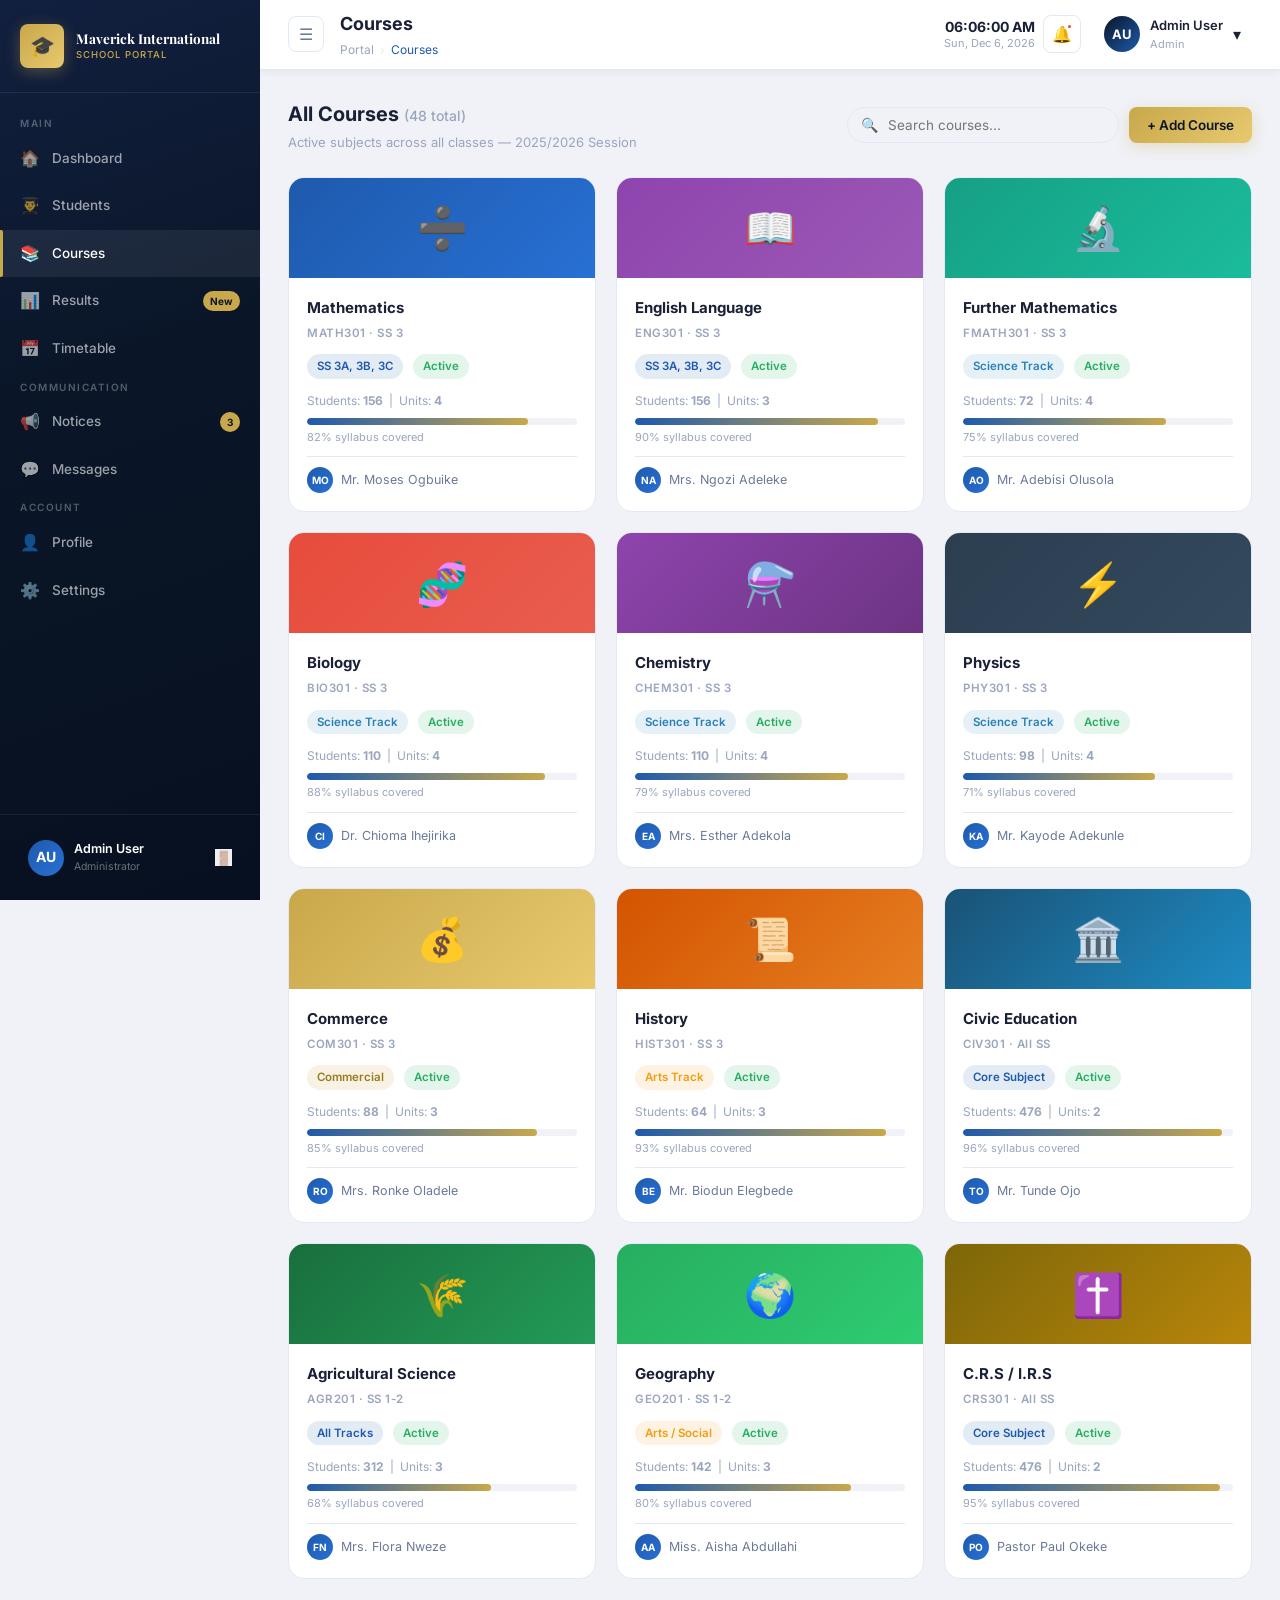
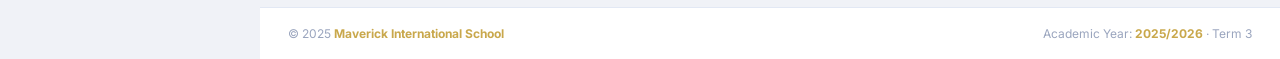
==== courses.html @ 44c92be2 "first commit" ====
<!DOCTYPE html>
<html lang="en">

<head>
    <meta charset="UTF-8" />
    <meta name="viewport" content="width=device-width, initial-scale=1.0" />
    <title>Courses — Maverick International Portal</title>
    <link
        href="https://fonts.googleapis.com/css2?family=Inter:wght@300;400;500;600;700;800&family=Playfair+Display:wght@600;700&display=swap"
        rel="stylesheet" />
    <link rel="stylesheet" href="css/style.css" />
    <style>
        .course-grid {
            display: grid;
            grid-template-columns: repeat(auto-fill, minmax(280px, 1fr));
            gap: 20px;
        }

        .course-card {
            background: var(--bg-card);
            border: 1px solid var(--border);
            border-radius: var(--radius-lg);
            overflow: hidden;
            transition: var(--transition);
            cursor: pointer;
        }

        .course-card:hover {
            transform: translateY(-4px);
            box-shadow: var(--shadow-lg);
        }

        .course-header {
            height: 100px;
            display: flex;
            align-items: center;
            justify-content: center;
            font-size: 42px;
            position: relative;
        }

        .course-header::after {
            content: '';
            position: absolute;
            inset: 0;
            opacity: 0.12;
        }

        .course-body {
            padding: 18px;
        }

        .course-name {
            font-size: 15px;
            font-weight: 700;
            color: var(--text-primary);
            margin-bottom: 4px;
        }

        .course-code {
            font-size: 11.5px;
            color: var(--text-muted);
            font-weight: 600;
            letter-spacing: 0.5px;
        }

        .course-meta {
            display: flex;
            gap: 10px;
            flex-wrap: wrap;
            margin: 12px 0;
        }

        .course-teacher {
            display: flex;
            align-items: center;
            gap: 8px;
            font-size: 12.5px;
            color: var(--text-secondary);
            margin-top: 10px;
            padding-top: 10px;
            border-top: 1px solid var(--border);
        }

        .course-teacher .t-avatar {
            width: 26px;
            height: 26px;
            border-radius: 50%;
            font-size: 10px;
            font-weight: 700;
            color: #fff;
            background: linear-gradient(135deg, var(--accent), var(--accent-light));
            display: flex;
            align-items: center;
            justify-content: center;
            flex-shrink: 0;
        }

        .cc-math {
            background: linear-gradient(135deg, #1e5aad, #2870d4);
        }

        .cc-english {
            background: linear-gradient(135deg, #8e44ad, #9b59b6);
        }

        .cc-science {
            background: linear-gradient(135deg, #16a085, #1abc9c);
        }

        .cc-history {
            background: linear-gradient(135deg, #d35400, #e67e22);
        }

        .cc-geo {
            background: linear-gradient(135deg, #27ae60, #2ecc71);
        }

        .cc-commerce {
            background: linear-gradient(135deg, #c9a84c, #e8c96d);
        }

        .cc-bio {
            background: linear-gradient(135deg, #e74c3c, #e95d4e);
        }

        .cc-phy {
            background: linear-gradient(135deg, #2c3e50, #34495e);
        }

        .cc-chem {
            background: linear-gradient(135deg, #8e44ad, #6c3483);
        }

        .cc-civic {
            background: linear-gradient(135deg, #1a5276, #1e8bc3);
        }

        .cc-crs {
            background: linear-gradient(135deg, #7d6608, #b8860b);
        }

        .cc-agric {
            background: linear-gradient(135deg, #196f3d, #239b56);
        }

        @media (max-width: 768px) {
            .course-grid {
                grid-template-columns: 1fr;
            }
        }
    </style>
</head>

<body>
    <div class="portal-shell">
        <aside class="sidebar" id="sidebar">
            <div class="sidebar-brand">
                <div class="brand-icon">🎓</div>
                <div class="brand-text"><span class="brand-name">Maverick International</span><span
                        class="brand-tagline">School Portal</span></div>
            </div>
            <nav class="sidebar-nav">
                <span class="nav-section-label">Main</span>
                <ul>
                    <li class="nav-item"><a href="dashboard.html" class="nav-link"><span class="nav-icon">🏠</span>
                            Dashboard</a></li>
                    <li class="nav-item"><a href="students.html" class="nav-link"><span class="nav-icon">👨‍🎓</span>
                            Students</a></li>
                    <li class="nav-item"><a href="courses.html" class="nav-link active"><span class="nav-icon">📚</span>
                            Courses</a></li>
                    <li class="nav-item"><a href="results.html" class="nav-link"><span class="nav-icon">📊</span>
                            Results <span class="nav-badge">New</span></a></li>
                    <li class="nav-item"><a href="timetable.html" class="nav-link"><span class="nav-icon">📅</span>
                            Timetable</a></li>
                </ul>
                <span class="nav-section-label">Communication</span>
                <ul>
                    <li class="nav-item"><a href="notices.html" class="nav-link"><span class="nav-icon">📢</span>
                            Notices <span class="nav-badge">3</span></a></li>
                    <li class="nav-item"><a href="#" class="nav-link"><span class="nav-icon">💬</span> Messages</a></li>
                </ul>
                <span class="nav-section-label">Account</span>
                <ul>
                    <li class="nav-item"><a href="profile.html" class="nav-link"><span class="nav-icon">👤</span>
                            Profile</a></li>
                    <li class="nav-item"><a href="#" class="nav-link"><span class="nav-icon">⚙️</span> Settings</a></li>
                </ul>
            </nav>
            <div class="sidebar-footer">
                <div class="sidebar-user">
                    <div class="user-avatar-sm" data-user-initials>EO</div>
                    <div class="user-info-sm">
                        <div class="user-name-sm" data-user-name>Admin</div>
                        <div class="user-role-sm" data-user-role>Administrator</div>
                    </div><button class="logout-btn" onclick="Portal.logout()">🚪</button>
                </div>
            </div>
        </aside>
        <div class="sidebar-overlay" id="sidebarOverlay"></div>

        <div class="main-content">
            <header class="top-header">
                <div class="header-left">
                    <button class="menu-toggle" id="menuToggle">☰</button>
                    <div class="page-title-area">
                        <h1>Courses</h1>
                        <div class="breadcrumb"><span>Portal</span><span class="sep">›</span><span>Courses</span></div>
                    </div>
                </div>
                <div class="header-right">
                    <div class="header-time"><span class="time" id="liveTime">--:--</span><span class="date"
                            id="liveDate"></span></div>
                    <button class="header-action-btn">🔔<span class="notif-dot"></span></button>
                    <div class="header-user" data-dropdown="userMenuCou">
                        <div class="user-avatar" data-user-initials>EO</div>
                        <div class="user-details"><span class="user-name" data-user-name>Admin</span><span
                                class="user-role">Admin</span></div><span>▾</span>
                    </div>
                    <div class="dropdown-menu" id="userMenuCou"><a href="profile.html" class="dropdown-item">👤
                            Profile</a>
                        <div class="dropdown-divider"></div><button class="dropdown-item danger"
                            onclick="Portal.logout()">🚪 Logout</button>
                    </div>
                </div>
            </header>

            <main class="page-content">
                <!-- Toolbar -->
                <div
                    style="display:flex; align-items:center; justify-content:space-between; gap:16px; margin-bottom:24px; flex-wrap:wrap;">
                    <div>
                        <h2 style="font-size:20px; font-weight:700;">All Courses <span
                                style="font-size:14px; color:var(--text-muted); font-weight:500;">(48 total)</span></h2>
                        <p style="font-size:13px; color:var(--text-muted); margin-top:2px;">Active subjects across all
                            classes — 2025/2026 Session</p>
                    </div>
                    <div style="display:flex; gap:10px;">
                        <div class="search-bar">
                            <span class="search-icon">🔍</span>
                            <input type="text" placeholder="Search courses..." />
                        </div>
                        <button class="btn btn-gold">+ Add Course</button>
                    </div>
                </div>

                <!-- Cards -->
                <div class="course-grid animate-fadeInUp">

                    <div class="course-card">
                        <div class="course-header cc-math">➗</div>
                        <div class="course-body">
                            <div class="course-name">Mathematics</div>
                            <div class="course-code">MATH301 · SS 3</div>
                            <div class="course-meta">
                                <span class="badge badge-primary">SS 3A, 3B, 3C</span>
                                <span class="badge badge-success">Active</span>
                            </div>
                            <div style="font-size:12px; color:var(--text-muted); margin-bottom:8px;">Students:
                                <strong>156</strong> &nbsp;|&nbsp; Units: <strong>4</strong></div>
                            <div class="progress-bar-wrap">
                                <div class="progress-bar-fill" style="width:82%"></div>
                            </div>
                            <div style="font-size:11px; color:var(--text-muted); margin-top:4px;">82% syllabus covered
                            </div>
                            <div class="course-teacher">
                                <div class="t-avatar">MO</div> Mr. Moses Ogbuike
                            </div>
                        </div>
                    </div>

                    <div class="course-card">
                        <div class="course-header cc-english">📖</div>
                        <div class="course-body">
                            <div class="course-name">English Language</div>
                            <div class="course-code">ENG301 · SS 3</div>
                            <div class="course-meta">
                                <span class="badge badge-primary">SS 3A, 3B, 3C</span>
                                <span class="badge badge-success">Active</span>
                            </div>
                            <div style="font-size:12px; color:var(--text-muted); margin-bottom:8px;">Students:
                                <strong>156</strong> &nbsp;|&nbsp; Units: <strong>3</strong></div>
                            <div class="progress-bar-wrap">
                                <div class="progress-bar-fill" style="width:90%"></div>
                            </div>
                            <div style="font-size:11px; color:var(--text-muted); margin-top:4px;">90% syllabus covered
                            </div>
                            <div class="course-teacher">
                                <div class="t-avatar">NA</div> Mrs. Ngozi Adeleke
                            </div>
                        </div>
                    </div>

                    <div class="course-card">
                        <div class="course-header cc-science">🔬</div>
                        <div class="course-body">
                            <div class="course-name">Further Mathematics</div>
                            <div class="course-code">FMATH301 · SS 3</div>
                            <div class="course-meta">
                                <span class="badge badge-info">Science Track</span>
                                <span class="badge badge-success">Active</span>
                            </div>
                            <div style="font-size:12px; color:var(--text-muted); margin-bottom:8px;">Students:
                                <strong>72</strong> &nbsp;|&nbsp; Units: <strong>4</strong></div>
                            <div class="progress-bar-wrap">
                                <div class="progress-bar-fill" style="width:75%"></div>
                            </div>
                            <div style="font-size:11px; color:var(--text-muted); margin-top:4px;">75% syllabus covered
                            </div>
                            <div class="course-teacher">
                                <div class="t-avatar">AO</div> Mr. Adebisi Olusola
                            </div>
                        </div>
                    </div>

                    <div class="course-card">
                        <div class="course-header cc-bio">🧬</div>
                        <div class="course-body">
                            <div class="course-name">Biology</div>
                            <div class="course-code">BIO301 · SS 3</div>
                            <div class="course-meta">
                                <span class="badge badge-info">Science Track</span>
                                <span class="badge badge-success">Active</span>
                            </div>
                            <div style="font-size:12px; color:var(--text-muted); margin-bottom:8px;">Students:
                                <strong>110</strong> &nbsp;|&nbsp; Units: <strong>4</strong></div>
                            <div class="progress-bar-wrap">
                                <div class="progress-bar-fill" style="width:88%"></div>
                            </div>
                            <div style="font-size:11px; color:var(--text-muted); margin-top:4px;">88% syllabus covered
                            </div>
                            <div class="course-teacher">
                                <div class="t-avatar">CI</div> Dr. Chioma Ihejirika
                            </div>
                        </div>
                    </div>

                    <div class="course-card">
                        <div class="course-header cc-chem">⚗️</div>
                        <div class="course-body">
                            <div class="course-name">Chemistry</div>
                            <div class="course-code">CHEM301 · SS 3</div>
                            <div class="course-meta">
                                <span class="badge badge-info">Science Track</span>
                                <span class="badge badge-success">Active</span>
                            </div>
                            <div style="font-size:12px; color:var(--text-muted); margin-bottom:8px;">Students:
                                <strong>110</strong> &nbsp;|&nbsp; Units: <strong>4</strong></div>
                            <div class="progress-bar-wrap">
                                <div class="progress-bar-fill" style="width:79%"></div>
                            </div>
                            <div style="font-size:11px; color:var(--text-muted); margin-top:4px;">79% syllabus covered
                            </div>
                            <div class="course-teacher">
                                <div class="t-avatar">EA</div> Mrs. Esther Adekola
                            </div>
                        </div>
                    </div>

                    <div class="course-card">
                        <div class="course-header cc-phy">⚡</div>
                        <div class="course-body">
                            <div class="course-name">Physics</div>
                            <div class="course-code">PHY301 · SS 3</div>
                            <div class="course-meta">
                                <span class="badge badge-info">Science Track</span>
                                <span class="badge badge-success">Active</span>
                            </div>
                            <div style="font-size:12px; color:var(--text-muted); margin-bottom:8px;">Students:
                                <strong>98</strong> &nbsp;|&nbsp; Units: <strong>4</strong></div>
                            <div class="progress-bar-wrap">
                                <div class="progress-bar-fill" style="width:71%"></div>
                            </div>
                            <div style="font-size:11px; color:var(--text-muted); margin-top:4px;">71% syllabus covered
                            </div>
                            <div class="course-teacher">
                                <div class="t-avatar">KA</div> Mr. Kayode Adekunle
                            </div>
                        </div>
                    </div>

                    <div class="course-card">
                        <div class="course-header cc-commerce">💰</div>
                        <div class="course-body">
                            <div class="course-name">Commerce</div>
                            <div class="course-code">COM301 · SS 3</div>
                            <div class="course-meta">
                                <span class="badge badge-gold">Commercial</span>
                                <span class="badge badge-success">Active</span>
                            </div>
                            <div style="font-size:12px; color:var(--text-muted); margin-bottom:8px;">Students:
                                <strong>88</strong> &nbsp;|&nbsp; Units: <strong>3</strong></div>
                            <div class="progress-bar-wrap">
                                <div class="progress-bar-fill" style="width:85%"></div>
                            </div>
                            <div style="font-size:11px; color:var(--text-muted); margin-top:4px;">85% syllabus covered
                            </div>
                            <div class="course-teacher">
                                <div class="t-avatar">RO</div> Mrs. Ronke Oladele
                            </div>
                        </div>
                    </div>

                    <div class="course-card">
                        <div class="course-header cc-history">📜</div>
                        <div class="course-body">
                            <div class="course-name">History</div>
                            <div class="course-code">HIST301 · SS 3</div>
                            <div class="course-meta">
                                <span class="badge badge-warning">Arts Track</span>
                                <span class="badge badge-success">Active</span>
                            </div>
                            <div style="font-size:12px; color:var(--text-muted); margin-bottom:8px;">Students:
                                <strong>64</strong> &nbsp;|&nbsp; Units: <strong>3</strong></div>
                            <div class="progress-bar-wrap">
                                <div class="progress-bar-fill" style="width:93%"></div>
                            </div>
                            <div style="font-size:11px; color:var(--text-muted); margin-top:4px;">93% syllabus covered
                            </div>
                            <div class="course-teacher">
                                <div class="t-avatar">BE</div> Mr. Biodun Elegbede
                            </div>
                        </div>
                    </div>

                    <div class="course-card">
                        <div class="course-header cc-civic">🏛️</div>
                        <div class="course-body">
                            <div class="course-name">Civic Education</div>
                            <div class="course-code">CIV301 · All SS</div>
                            <div class="course-meta">
                                <span class="badge badge-primary">Core Subject</span>
                                <span class="badge badge-success">Active</span>
                            </div>
                            <div style="font-size:12px; color:var(--text-muted); margin-bottom:8px;">Students:
                                <strong>476</strong> &nbsp;|&nbsp; Units: <strong>2</strong></div>
                            <div class="progress-bar-wrap">
                                <div class="progress-bar-fill" style="width:96%"></div>
                            </div>
                            <div style="font-size:11px; color:var(--text-muted); margin-top:4px;">96% syllabus covered
                            </div>
                            <div class="course-teacher">
                                <div class="t-avatar">TO</div> Mr. Tunde Ojo
                            </div>
                        </div>
                    </div>

                    <div class="course-card">
                        <div class="course-header cc-agric">🌾</div>
                        <div class="course-body">
                            <div class="course-name">Agricultural Science</div>
                            <div class="course-code">AGR201 · SS 1-2</div>
                            <div class="course-meta">
                                <span class="badge badge-primary">All Tracks</span>
                                <span class="badge badge-success">Active</span>
                            </div>
                            <div style="font-size:12px; color:var(--text-muted); margin-bottom:8px;">Students:
                                <strong>312</strong> &nbsp;|&nbsp; Units: <strong>3</strong></div>
                            <div class="progress-bar-wrap">
                                <div class="progress-bar-fill" style="width:68%"></div>
                            </div>
                            <div style="font-size:11px; color:var(--text-muted); margin-top:4px;">68% syllabus covered
                            </div>
                            <div class="course-teacher">
                                <div class="t-avatar">FN</div> Mrs. Flora Nweze
                            </div>
                        </div>
                    </div>

                    <div class="course-card">
                        <div class="course-header cc-geo">🌍</div>
                        <div class="course-body">
                            <div class="course-name">Geography</div>
                            <div class="course-code">GEO201 · SS 1-2</div>
                            <div class="course-meta">
                                <span class="badge badge-warning">Arts / Social</span>
                                <span class="badge badge-success">Active</span>
                            </div>
                            <div style="font-size:12px; color:var(--text-muted); margin-bottom:8px;">Students:
                                <strong>142</strong> &nbsp;|&nbsp; Units: <strong>3</strong></div>
                            <div class="progress-bar-wrap">
                                <div class="progress-bar-fill" style="width:80%"></div>
                            </div>
                            <div style="font-size:11px; color:var(--text-muted); margin-top:4px;">80% syllabus covered
                            </div>
                            <div class="course-teacher">
                                <div class="t-avatar">AA</div> Miss. Aisha Abdullahi
                            </div>
                        </div>
                    </div>

                    <div class="course-card">
                        <div class="course-header cc-crs">✝️</div>
                        <div class="course-body">
                            <div class="course-name">C.R.S / I.R.S</div>
                            <div class="course-code">CRS301 · All SS</div>
                            <div class="course-meta">
                                <span class="badge badge-primary">Core Subject</span>
                                <span class="badge badge-success">Active</span>
                            </div>
                            <div style="font-size:12px; color:var(--text-muted); margin-bottom:8px;">Students:
                                <strong>476</strong> &nbsp;|&nbsp; Units: <strong>2</strong></div>
                            <div class="progress-bar-wrap">
                                <div class="progress-bar-fill" style="width:95%"></div>
                            </div>
                            <div style="font-size:11px; color:var(--text-muted); margin-top:4px;">95% syllabus covered
                            </div>
                            <div class="course-teacher">
                                <div class="t-avatar">PO</div> Pastor Paul Okeke
                            </div>
                        </div>
                    </div>

                </div>
            </main>
            <footer class="page-footer">
                <span>© 2025 <strong>Maverick International School</strong></span>
                <span>Academic Year: <strong>2025/2026</strong> · Term 3</span>
            </footer>
        </div>
    </div>
    <script src="js/main.js"></script>
</body>

</html>
---- css/style.css ----
/* ============================================
   MAVERICK INTERNATIONAL SCHOOL PORTAL
   Global Styles
   ============================================ */

@import url('https://fonts.googleapis.com/css2?family=Inter:wght@300;400;500;600;700;800&family=Playfair+Display:wght@600;700&display=swap');

/* ---- CSS Variables ---- */
:root {
  --primary: #0a1628;
  --primary-light: #122040;
  --secondary: #c9a84c;
  --secondary-light: #e8c96d;
  --accent: #1e5aad;
  --accent-light: #2870d4;
  --danger: #e74c3c;
  --success: #27ae60;
  --warning: #f39c12;
  --info: #2980b9;

  --bg-base: #f0f2f7;
  --bg-sidebar: #0a1628;
  --bg-card: #ffffff;
  --bg-header: #ffffff;

  --text-primary: #1a2035;
  --text-secondary: #6b7a99;
  --text-muted: #9aa5be;
  --text-light: #ffffff;

  --border: #e2e8f4;
  --border-hover: #c9a84c;

  --shadow-sm: 0 2px 8px rgba(10, 22, 40, 0.06);
  --shadow-md: 0 4px 20px rgba(10, 22, 40, 0.1);
  --shadow-lg: 0 8px 40px rgba(10, 22, 40, 0.15);
  --shadow-xl: 0 20px 60px rgba(10, 22, 40, 0.2);

  --radius-sm: 8px;
  --radius-md: 12px;
  --radius-lg: 16px;
  --radius-xl: 24px;
  --radius-full: 9999px;

  --sidebar-width: 260px;
  --header-height: 70px;
  --transition: all 0.3s cubic-bezier(0.4, 0, 0.2, 1);
}

/* ---- Reset & Base ---- */
*, *::before, *::after {
  box-sizing: border-box;
  margin: 0;
  padding: 0;
}

html {
  font-size: 16px;
  scroll-behavior: smooth;
}

body {
  font-family: 'Inter', sans-serif;
  background-color: var(--bg-base);
  color: var(--text-primary);
  line-height: 1.6;
  overflow-x: hidden;
  -webkit-font-smoothing: antialiased;
}

a {
  text-decoration: none;
  color: inherit;
}

ul {
  list-style: none;
}

img {
  max-width: 100%;
  display: block;
}

button {
  cursor: pointer;
  font-family: inherit;
  border: none;
  outline: none;
}

input, select, textarea {
  font-family: inherit;
  outline: none;
}

/* ---- Scrollbar ---- */
::-webkit-scrollbar { width: 6px; height: 6px; }
::-webkit-scrollbar-track { background: transparent; }
::-webkit-scrollbar-thumb { background: var(--border); border-radius: 99px; }
::-webkit-scrollbar-thumb:hover { background: var(--secondary); }

/* ============================================
   LAYOUT SHELL
   ============================================ */
.portal-shell {
  display: flex;
  min-height: 100vh;
}

/* ============================================
   SIDEBAR
   ============================================ */
.sidebar {
  width: var(--sidebar-width);
  background: var(--bg-sidebar);
  color: var(--text-light);
  display: flex;
  flex-direction: column;
  position: fixed;
  top: 0;
  left: 0;
  height: 100vh;
  z-index: 1000;
  transition: var(--transition);
  overflow: hidden;
}

.sidebar::before {
  content: '';
  position: absolute;
  top: 0; left: 0; right: 0; bottom: 0;
  background: linear-gradient(160deg, #122040 0%, #0a1628 40%, #071020 100%);
  z-index: -1;
}

.sidebar-brand {
  padding: 24px 20px;
  display: flex;
  align-items: center;
  gap: 12px;
  border-bottom: 1px solid rgba(255,255,255,0.07);
  min-height: var(--header-height);
}

.brand-icon {
  width: 44px;
  height: 44px;
  background: linear-gradient(135deg, var(--secondary), var(--secondary-light));
  border-radius: var(--radius-sm);
  display: flex;
  align-items: center;
  justify-content: center;
  font-size: 20px;
  flex-shrink: 0;
  box-shadow: 0 4px 15px rgba(201, 168, 76, 0.35);
}

.brand-text {
  display: flex;
  flex-direction: column;
  overflow: hidden;
}

.brand-name {
  font-family: 'Playfair Display', serif;
  font-size: 13.5px;
  font-weight: 700;
  color: #fff;
  line-height: 1.2;
  white-space: nowrap;
}

.brand-tagline {
  font-size: 9.5px;
  color: var(--secondary);
  font-weight: 500;
  letter-spacing: 1px;
  text-transform: uppercase;
  white-space: nowrap;
}

/* ---- Sidebar Navigation ---- */
.sidebar-nav {
  flex: 1;
  padding: 16px 0;
  overflow-y: auto;
}

.nav-section-label {
  font-size: 10px;
  font-weight: 600;
  letter-spacing: 1.5px;
  text-transform: uppercase;
  color: rgba(255,255,255,0.3);
  padding: 12px 20px 6px;
  margin-top: 8px;
}

.nav-item {
  position: relative;
}

.nav-link {
  display: flex;
  align-items: center;
  gap: 12px;
  padding: 11px 20px;
  color: rgba(255,255,255,0.6);
  font-size: 13.5px;
  font-weight: 500;
  transition: var(--transition);
  border-radius: 0;
  position: relative;
  overflow: hidden;
}

.nav-link::before {
  content: '';
  position: absolute;
  left: 0; top: 0; bottom: 0;
  width: 3px;
  background: var(--secondary);
  transform: scaleY(0);
  transition: var(--transition);
  border-radius: 0 2px 2px 0;
}

.nav-link:hover,
.nav-link.active {
  color: #fff;
  background: rgba(255,255,255,0.07);
}

.nav-link:hover::before,
.nav-link.active::before {
  transform: scaleY(1);
}

.nav-link .nav-icon {
  width: 20px;
  font-size: 16px;
  text-align: center;
  flex-shrink: 0;
}

.nav-badge {
  margin-left: auto;
  background: var(--secondary);
  color: var(--primary);
  font-size: 10px;
  font-weight: 700;
  padding: 2px 7px;
  border-radius: var(--radius-full);
}

/* ---- Sidebar Footer ---- */
.sidebar-footer {
  padding: 16px 20px;
  border-top: 1px solid rgba(255,255,255,0.07);
}

.sidebar-user {
  display: flex;
  align-items: center;
  gap: 10px;
  padding: 8px;
  border-radius: var(--radius-md);
  transition: var(--transition);
  cursor: pointer;
}

.sidebar-user:hover {
  background: rgba(255,255,255,0.07);
}

.user-avatar-sm {
  width: 36px;
  height: 36px;
  border-radius: var(--radius-full);
  background: linear-gradient(135deg, var(--accent), var(--accent-light));
  display: flex;
  align-items: center;
  justify-content: center;
  font-size: 14px;
  font-weight: 700;
  color: #fff;
  flex-shrink: 0;
}

.user-info-sm {
  flex: 1;
  overflow: hidden;
}

.user-name-sm {
  font-size: 12.5px;
  font-weight: 600;
  color: #fff;
  white-space: nowrap;
  overflow: hidden;
  text-overflow: ellipsis;
}

.user-role-sm {
  font-size: 10.5px;
  color: rgba(255,255,255,0.4);
  white-space: nowrap;
}

.logout-btn {
  color: rgba(255,255,255,0.4);
  font-size: 14px;
  transition: var(--transition);
}

.logout-btn:hover { color: var(--danger); }

/* ============================================
   MAIN CONTENT AREA
   ============================================ */
.main-content {
  flex: 1;
  margin-left: var(--sidebar-width);
  display: flex;
  flex-direction: column;
  min-height: 100vh;
  transition: var(--transition);
}

/* ============================================
   TOP HEADER
   ============================================ */
.top-header {
  background: var(--bg-header);
  height: var(--header-height);
  display: flex;
  align-items: center;
  justify-content: space-between;
  padding: 0 28px;
  border-bottom: 1px solid var(--border);
  position: sticky;
  top: 0;
  z-index: 100;
  box-shadow: var(--shadow-sm);
}

.header-left {
  display: flex;
  align-items: center;
  gap: 16px;
}

.menu-toggle {
  width: 36px;
  height: 36px;
  border-radius: var(--radius-sm);
  background: transparent;
  border: 1px solid var(--border);
  display: flex;
  align-items: center;
  justify-content: center;
  cursor: pointer;
  transition: var(--transition);
  font-size: 16px;
  color: var(--text-secondary);
}

.menu-toggle:hover {
  background: var(--bg-base);
  border-color: var(--secondary);
  color: var(--primary);
}

.page-title-area h1 {
  font-size: 18px;
  font-weight: 700;
  color: var(--text-primary);
}

.breadcrumb {
  display: flex;
  align-items: center;
  gap: 6px;
  font-size: 12px;
  color: var(--text-muted);
  margin-top: 1px;
}

.breadcrumb span { transition: var(--transition); }
.breadcrumb span:last-child { color: var(--accent); }
.breadcrumb .sep { color: var(--border); }

.header-right {
  display: flex;
  align-items: center;
  gap: 8px;
}

.header-action-btn {
  width: 38px;
  height: 38px;
  border-radius: var(--radius-sm);
  background: transparent;
  border: 1px solid var(--border);
  display: flex;
  align-items: center;
  justify-content: center;
  cursor: pointer;
  transition: var(--transition);
  font-size: 16px;
  color: var(--text-secondary);
  position: relative;
}

.header-action-btn:hover {
  background: var(--bg-base);
  border-color: var(--secondary);
  color: var(--primary);
}

.notif-dot {
  position: absolute;
  top: 7px; right: 7px;
  width: 7px; height: 7px;
  border-radius: 50%;
  background: var(--danger);
  border: 2px solid var(--bg-header);
}

.header-user {
  display: flex;
  align-items: center;
  gap: 10px;
  padding: 6px 10px;
  border-radius: var(--radius-md);
  cursor: pointer;
  transition: var(--transition);
  border: 1px solid transparent;
  margin-left: 4px;
}

.header-user:hover {
  background: var(--bg-base);
  border-color: var(--border);
}

.user-avatar {
  width: 36px;
  height: 36px;
  border-radius: var(--radius-full);
  background: linear-gradient(135deg, var(--primary), var(--accent));
  display: flex;
  align-items: center;
  justify-content: center;
  font-size: 13px;
  font-weight: 700;
  color: #fff;
}

.user-details {
  display: flex;
  flex-direction: column;
}

.user-name {
  font-size: 13px;
  font-weight: 600;
  color: var(--text-primary);
}

.user-role {
  font-size: 11px;
  color: var(--text-muted);
}

/* ============================================
   PAGE CONTENT WRAPPER
   ============================================ */
.page-content {
  flex: 1;
  padding: 28px;
  overflow-y: auto;
}

/* ============================================
   CARDS
   ============================================ */
.card {
  background: var(--bg-card);
  border-radius: var(--radius-lg);
  border: 1px solid var(--border);
  box-shadow: var(--shadow-sm);
  overflow: hidden;
  transition: var(--transition);
}

.card:hover {
  box-shadow: var(--shadow-md);
}

.card-header {
  display: flex;
  align-items: center;
  justify-content: space-between;
  padding: 20px 24px;
  border-bottom: 1px solid var(--border);
}

.card-title {
  font-size: 15px;
  font-weight: 700;
  color: var(--text-primary);
}

.card-subtitle {
  font-size: 12px;
  color: var(--text-muted);
  margin-top: 2px;
}

.card-body {
  padding: 24px;
}

/* ============================================
   STAT CARDS
   ============================================ */
.stats-grid {
  display: grid;
  grid-template-columns: repeat(auto-fit, minmax(220px, 1fr));
  gap: 20px;
  margin-bottom: 28px;
}

.stat-card {
  background: var(--bg-card);
  border-radius: var(--radius-lg);
  padding: 22px;
  border: 1px solid var(--border);
  display: flex;
  align-items: flex-start;
  gap: 16px;
  transition: var(--transition);
  position: relative;
  overflow: hidden;
  box-shadow: var(--shadow-sm);
}

.stat-card::after {
  content: '';
  position: absolute;
  bottom: 0; left: 0; right: 0;
  height: 3px;
  background: var(--stat-color, var(--accent));
  transform: scaleX(0);
  transform-origin: left;
  transition: var(--transition);
}

.stat-card:hover::after { transform: scaleX(1); }
.stat-card:hover { box-shadow: var(--shadow-md); transform: translateY(-2px); }

.stat-icon {
  width: 52px;
  height: 52px;
  border-radius: var(--radius-md);
  background: var(--stat-bg, rgba(30, 90, 173, 0.1));
  display: flex;
  align-items: center;
  justify-content: center;
  font-size: 22px;
  flex-shrink: 0;
  transition: var(--transition);
}

.stat-card:hover .stat-icon {
  background: var(--stat-color, var(--accent));
}

.stat-card:hover .stat-icon .stat-emoji {
  filter: brightness(0) invert(1);
}

.stat-info { flex: 1; }

.stat-value {
  font-size: 28px;
  font-weight: 800;
  color: var(--text-primary);
  line-height: 1;
  margin-bottom: 4px;
}

.stat-label {
  font-size: 12.5px;
  color: var(--text-secondary);
  font-weight: 500;
}

.stat-change {
  display: inline-flex;
  align-items: center;
  gap: 3px;
  font-size: 11px;
  font-weight: 600;
  margin-top: 6px;
  padding: 2px 8px;
  border-radius: var(--radius-full);
}

.stat-change.up { color: var(--success); background: rgba(39, 174, 96, 0.1); }
.stat-change.down { color: var(--danger); background: rgba(231, 76, 60, 0.1); }

/* ============================================
   BUTTONS
   ============================================ */
.btn {
  display: inline-flex;
  align-items: center;
  gap: 8px;
  padding: 9px 18px;
  border-radius: var(--radius-sm);
  font-size: 13.5px;
  font-weight: 600;
  transition: var(--transition);
  cursor: pointer;
  border: none;
  white-space: nowrap;
}

.btn-primary {
  background: linear-gradient(135deg, var(--primary), var(--accent));
  color: #fff;
  box-shadow: 0 4px 15px rgba(10, 22, 40, 0.3);
}

.btn-primary:hover {
  transform: translateY(-1px);
  box-shadow: 0 6px 20px rgba(10, 22, 40, 0.4);
}

.btn-gold {
  background: linear-gradient(135deg, var(--secondary), var(--secondary-light));
  color: var(--primary);
  box-shadow: 0 4px 15px rgba(201, 168, 76, 0.3);
}

.btn-gold:hover {
  transform: translateY(-1px);
  box-shadow: 0 6px 20px rgba(201, 168, 76, 0.4);
}

.btn-outline {
  background: transparent;
  color: var(--text-primary);
  border: 1px solid var(--border);
}

.btn-outline:hover {
  background: var(--bg-base);
  border-color: var(--secondary);
}

.btn-danger {
  background: var(--danger);
  color: #fff;
}

.btn-success {
  background: var(--success);
  color: #fff;
}

.btn-sm {
  padding: 6px 13px;
  font-size: 12.5px;
}

.btn-lg {
  padding: 13px 28px;
  font-size: 15px;
}

.btn-icon {
  width: 34px;
  height: 34px;
  padding: 0;
  border-radius: var(--radius-sm);
  justify-content: center;
}

/* ============================================
   TABLES
   ============================================ */
.table-wrap {
  width: 100%;
  overflow-x: auto;
}

table {
  width: 100%;
  border-collapse: collapse;
  font-size: 13.5px;
}

thead th {
  background: var(--bg-base);
  color: var(--text-secondary);
  font-weight: 600;
  font-size: 11.5px;
  letter-spacing: 0.5px;
  text-transform: uppercase;
  padding: 12px 16px;
  text-align: left;
  white-space: nowrap;
}

tbody td {
  padding: 14px 16px;
  border-bottom: 1px solid var(--border);
  color: var(--text-primary);
  vertical-align: middle;
}

tbody tr {
  transition: var(--transition);
}

tbody tr:hover {
  background: rgba(10, 22, 40, 0.02);
}

tbody tr:last-child td { border-bottom: none; }

/* ============================================
   BADGES
   ============================================ */
.badge {
  display: inline-flex;
  align-items: center;
  gap: 4px;
  padding: 3px 10px;
  border-radius: var(--radius-full);
  font-size: 11.5px;
  font-weight: 600;
  white-space: nowrap;
}

.badge-success { background: rgba(39,174,96,0.12); color: var(--success); }
.badge-danger  { background: rgba(231,76,60,0.12); color: var(--danger); }
.badge-warning { background: rgba(243,156,18,0.12); color: var(--warning); }
.badge-info    { background: rgba(41,128,185,0.12); color: var(--info); }
.badge-primary { background: rgba(30,90,173,0.12); color: var(--accent); }
.badge-gold    { background: rgba(201,168,76,0.15); color: #9a7a1f; }

/* ============================================
   FORMS
   ============================================ */
.form-group {
  margin-bottom: 18px;
}

.form-label {
  display: block;
  font-size: 12.5px;
  font-weight: 600;
  color: var(--text-secondary);
  margin-bottom: 6px;
  text-transform: uppercase;
  letter-spacing: 0.4px;
}

.form-control {
  width: 100%;
  padding: 10px 14px;
  background: var(--bg-base);
  border: 1.5px solid var(--border);
  border-radius: var(--radius-sm);
  font-size: 13.5px;
  color: var(--text-primary);
  transition: var(--transition);
}

.form-control:focus {
  border-color: var(--accent);
  background: #fff;
  box-shadow: 0 0 0 3px rgba(30, 90, 173, 0.1);
}

.form-control::placeholder { color: var(--text-muted); }

select.form-control {
  cursor: pointer;
  appearance: none;
  background-image: url("data:image/svg+xml,%3Csvg xmlns='http://www.w3.org/2000/svg' width='12' height='12' viewBox='0 0 12 12'%3E%3Cpath fill='%239aa5be' d='M6 8L1 3h10z'/%3E%3C/svg%3E");
  background-repeat: no-repeat;
  background-position: right 12px center;
  padding-right: 32px;
}

/* ============================================
   AVATAR GROUPS & USERS
   ============================================ */
.avatar {
  width: 36px;
  height: 36px;
  border-radius: var(--radius-full);
  display: flex;
  align-items: center;
  justify-content: center;
  font-size: 13px;
  font-weight: 700;
  color: #fff;
  flex-shrink: 0;
}

.avatar-initials-1 { background: linear-gradient(135deg, #1e5aad, #2870d4); }
.avatar-initials-2 { background: linear-gradient(135deg, #c9a84c, #e8c96d); color: #7a5500; }
.avatar-initials-3 { background: linear-gradient(135deg, #27ae60, #2ecc71); }
.avatar-initials-4 { background: linear-gradient(135deg, #8e44ad, #9b59b6); }
.avatar-initials-5 { background: linear-gradient(135deg, #e74c3c, #e95d4e); }
.avatar-initials-6 { background: linear-gradient(135deg, #16a085, #1abc9c); }

/* ============================================
   SEARCH BAR
   ============================================ */
.search-bar {
  position: relative;
  flex: 1;
  max-width: 360px;
}

.search-bar input {
  width: 100%;
  padding: 9px 14px 9px 40px;
  background: var(--bg-base);
  border: 1.5px solid var(--border);
  border-radius: var(--radius-full);
  font-size: 13.5px;
  color: var(--text-primary);
  transition: var(--transition);
}

.search-bar input:focus {
  border-color: var(--accent);
  background: #fff;
  box-shadow: 0 0 0 3px rgba(30, 90, 173, 0.08);
}

.search-bar .search-icon {
  position: absolute;
  left: 14px; top: 50%;
  transform: translateY(-50%);
  color: var(--text-muted);
  font-size: 14px;
  pointer-events: none;
}

/* ============================================
   PROGRESS BARS
   ============================================ */
.progress-bar-wrap {
  background: var(--bg-base);
  border-radius: var(--radius-full);
  height: 7px;
  overflow: hidden;
}

.progress-bar-fill {
  height: 100%;
  border-radius: var(--radius-full);
  background: linear-gradient(90deg, var(--accent), var(--secondary));
  transition: width 0.8s cubic-bezier(0.4, 0, 0.2, 1);
}

/* ============================================
   PAGE FOOTER
   ============================================ */
.page-footer {
  padding: 16px 28px;
  border-top: 1px solid var(--border);
  background: var(--bg-card);
  display: flex;
  align-items: center;
  justify-content: space-between;
  font-size: 12px;
  color: var(--text-muted);
}

.page-footer strong { color: var(--secondary); }

/* ============================================
   MODALS
   ============================================ */
.modal-overlay {
  position: fixed;
  inset: 0;
  background: rgba(10, 22, 40, 0.6);
  backdrop-filter: blur(4px);
  z-index: 9999;
  display: flex;
  align-items: center;
  justify-content: center;
  padding: 20px;
  opacity: 0;
  visibility: hidden;
  transition: var(--transition);
}

.modal-overlay.show {
  opacity: 1;
  visibility: visible;
}

.modal {
  background: var(--bg-card);
  border-radius: var(--radius-xl);
  width: 100%;
  max-width: 520px;
  box-shadow: var(--shadow-xl);
  transform: scale(0.95) translateY(10px);
  transition: var(--transition);
}

.modal-overlay.show .modal {
  transform: scale(1) translateY(0);
}

.modal-header {
  padding: 22px 26px;
  border-bottom: 1px solid var(--border);
  display: flex;
  align-items: center;
  justify-content: space-between;
}

.modal-title {
  font-size: 17px;
  font-weight: 700;
}

.modal-close {
  width: 32px; height: 32px;
  border-radius: var(--radius-sm);
  background: var(--bg-base);
  border: none;
  cursor: pointer;
  display: flex;
  align-items: center;
  justify-content: center;
  font-size: 16px;
  color: var(--text-secondary);
  transition: var(--transition);
}
.modal-close:hover { background: rgba(231,76,60,0.1); color: var(--danger); }

.modal-body { padding: 22px 26px; }
.modal-footer {
  padding: 16px 26px;
  border-top: 1px solid var(--border);
  display: flex;
  align-items: center;
  justify-content: flex-end;
  gap: 10px;
}

/* ============================================
   TOAST NOTIFICATIONS
   ============================================ */
.toast-container {
  position: fixed;
  top: 20px; right: 20px;
  z-index: 99999;
  display: flex;
  flex-direction: column;
  gap: 10px;
}

.toast {
  background: var(--bg-card);
  border-radius: var(--radius-md);
  padding: 14px 18px;
  display: flex;
  align-items: center;
  gap: 12px;
  box-shadow: var(--shadow-lg);
  border-left: 4px solid var(--accent);
  min-width: 280px;
  max-width: 380px;
  transform: translateX(110%);
  transition: transform 0.4s cubic-bezier(0.4, 0, 0.2, 1);
  font-size: 13.5px;
  font-weight: 500;
}

.toast.show { transform: translateX(0); }
.toast.success { border-color: var(--success); }
.toast.error   { border-color: var(--danger); }
.toast.warning { border-color: var(--warning); }

.toast-icon { font-size: 18px; }
.toast-msg { flex: 1; }

/* ============================================
   TABLES TOOLBAR
   ============================================ */
.table-toolbar {
  display: flex;
  align-items: center;
  justify-content: space-between;
  gap: 14px;
  flex-wrap: wrap;
  padding: 16px 24px;
  border-bottom: 1px solid var(--border);
}

.toolbar-actions {
  display: flex;
  gap: 8px;
  align-items: center;
  flex-wrap: wrap;
}

/* ============================================
   EMPTY STATE
   ============================================ */
.empty-state {
  text-align: center;
  padding: 60px 20px;
}

.empty-icon {
  font-size: 56px;
  margin-bottom: 16px;
  opacity: 0.4;
}

.empty-title {
  font-size: 17px;
  font-weight: 700;
  color: var(--text-primary);
  margin-bottom: 6px;
}

.empty-desc {
  font-size: 13.5px;
  color: var(--text-muted);
  margin-bottom: 20px;
}

/* ============================================
   GRID UTILITIES
   ============================================ */
.grid-2 { display: grid; grid-template-columns: repeat(2, 1fr); gap: 20px; }
.grid-3 { display: grid; grid-template-columns: repeat(3, 1fr); gap: 20px; }
.grid-4 { display: grid; grid-template-columns: repeat(4, 1fr); gap: 20px; }

/* ============================================
   ANIMATIONS
   ============================================ */
@keyframes fadeInUp {
  from { opacity: 0; transform: translateY(20px); }
  to   { opacity: 1; transform: translateY(0); }
}

@keyframes fadeIn {
  from { opacity: 0; }
  to   { opacity: 1; }
}

@keyframes slideInLeft {
  from { opacity: 0; transform: translateX(-20px); }
  to   { opacity: 1; transform: translateX(0); }
}

@keyframes pulse {
  0%, 100% { opacity: 1; }
  50%       { opacity: 0.5; }
}

@keyframes spin {
  to { transform: rotate(360deg); }
}

@keyframes countUp {
  from { opacity: 0; transform: translateY(10px); }
  to   { opacity: 1; transform: translateY(0); }
}

.animate-fadeInUp { animation: fadeInUp 0.5s ease both; }
.animate-fadeIn   { animation: fadeIn 0.4s ease both; }
.animate-delay-1  { animation-delay: 0.1s; }
.animate-delay-2  { animation-delay: 0.2s; }
.animate-delay-3  { animation-delay: 0.3s; }
.animate-delay-4  { animation-delay: 0.4s; }
.animate-delay-5  { animation-delay: 0.5s; }
.animate-delay-6  { animation-delay: 0.6s; }

/* ============================================
   RESPONSIVE
   ============================================ */
@media (max-width: 1024px) {
  .sidebar { transform: translateX(-100%); }
  .sidebar.open { transform: translateX(0); }
  .main-content { margin-left: 0; }
  .grid-4 { grid-template-columns: repeat(2, 1fr); }
  .grid-3 { grid-template-columns: repeat(2, 1fr); }
}

@media (max-width: 768px) {
  .page-content { padding: 16px; }
  .top-header { padding: 0 16px; }
  .stats-grid { grid-template-columns: 1fr 1fr; }
  .grid-2, .grid-3, .grid-4 { grid-template-columns: 1fr; }
  .user-details { display: none; }
  .table-toolbar { flex-direction: column; align-items: stretch; }
  .search-bar { max-width: 100%; }
}

@media (max-width: 480px) {
  .stats-grid { grid-template-columns: 1fr; }
}

/* ============================================
   SIDEBAR OVERLAY FOR MOBILE
   ============================================ */
.sidebar-overlay {
  position: fixed;
  inset: 0;
  background: rgba(10,22,40,0.5);
  z-index: 999;
  opacity: 0;
  visibility: hidden;
  transition: var(--transition);
}
.sidebar-overlay.show {
  opacity: 1;
  visibility: visible;
}

/* ============================================
  DROPDOWN
  ============================================ */
.dropdown {
  position: relative;
}

.dropdown-menu {
  position: absolute;
  top: calc(100% + 8px);
  right: 0;
  background: var(--bg-card);
  border: 1px solid var(--border);
  border-radius: var(--radius-md);
  box-shadow: var(--shadow-lg);
  min-width: 180px;
  overflow: hidden;
  z-index: 200;
  opacity: 0;
  visibility: hidden;
  transform: translateY(-6px);
  transition: var(--transition);
}

.dropdown-menu.show {
  opacity: 1;
  visibility: visible;
  transform: translateY(0);
}

.dropdown-item {
  display: flex;
  align-items: center;
  gap: 10px;
  padding: 10px 14px;
  font-size: 13.5px;
  color: var(--text-primary);
  transition: var(--transition);
  cursor: pointer;
  border: none;
  background: none;
  width: 100%;
  text-align: left;
}

.dropdown-item:hover { background: var(--bg-base); color: var(--accent); }
.dropdown-item.danger:hover { background: rgba(231,76,60,0.08); color: var(--danger); }
.dropdown-divider { height: 1px; background: var(--border); margin: 4px 0; }

/* ============================================
   TIME DISPLAY IN HEADER
   ============================================ */
.header-time {
  display: flex;
  flex-direction: column;
  align-items: flex-end;
  line-height: 1.3;
}

.header-time .time {
  font-size: 14px;
  font-weight: 700;
  color: var(--text-primary);
}

.header-time .date {
  font-size: 11px;
  color: var(--text-muted);
}
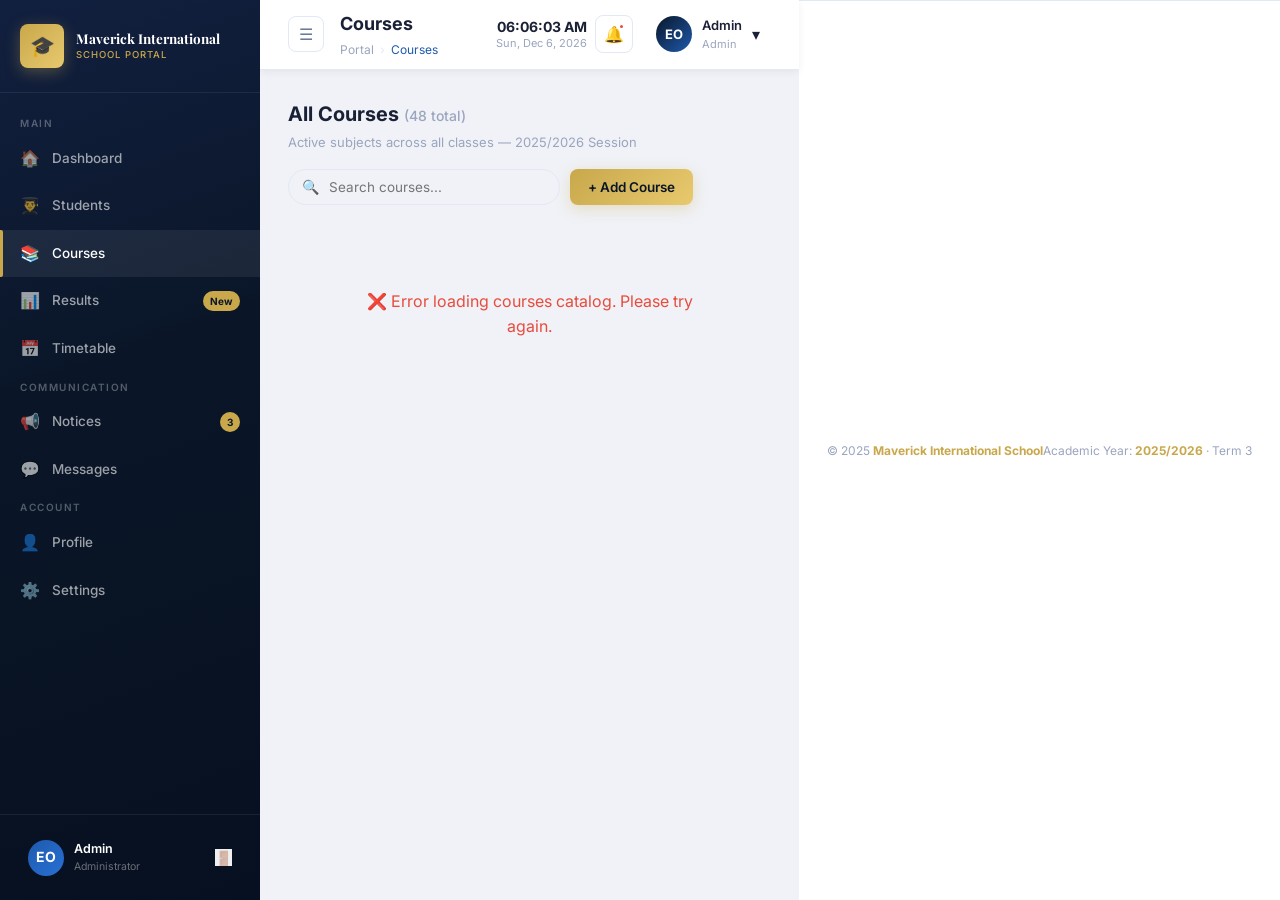
==== commit 380456d0: "new changes" ====
--- a/courses.html
+++ b/courses.html
@@ -245,271 +245,14 @@
                 </div>
 
                 <!-- Cards -->
-                <div class="course-grid animate-fadeInUp">
-
-                    <div class="course-card">
-                        <div class="course-header cc-math">➗</div>
-                        <div class="course-body">
-                            <div class="course-name">Mathematics</div>
-                            <div class="course-code">MATH301 · SS 3</div>
-                            <div class="course-meta">
-                                <span class="badge badge-primary">SS 3A, 3B, 3C</span>
-                                <span class="badge badge-success">Active</span>
-                            </div>
-                            <div style="font-size:12px; color:var(--text-muted); margin-bottom:8px;">Students:
-                                <strong>156</strong> &nbsp;|&nbsp; Units: <strong>4</strong></div>
-                            <div class="progress-bar-wrap">
-                                <div class="progress-bar-fill" style="width:82%"></div>
-                            </div>
-                            <div style="font-size:11px; color:var(--text-muted); margin-top:4px;">82% syllabus covered
-                            </div>
-                            <div class="course-teacher">
-                                <div class="t-avatar">MO</div> Mr. Moses Ogbuike
-                            </div>
-                        </div>
-                    </div>
-
-                    <div class="course-card">
-                        <div class="course-header cc-english">📖</div>
-                        <div class="course-body">
-                            <div class="course-name">English Language</div>
-                            <div class="course-code">ENG301 · SS 3</div>
-                            <div class="course-meta">
-                                <span class="badge badge-primary">SS 3A, 3B, 3C</span>
-                                <span class="badge badge-success">Active</span>
-                            </div>
-                            <div style="font-size:12px; color:var(--text-muted); margin-bottom:8px;">Students:
-                                <strong>156</strong> &nbsp;|&nbsp; Units: <strong>3</strong></div>
-                            <div class="progress-bar-wrap">
-                                <div class="progress-bar-fill" style="width:90%"></div>
-                            </div>
-                            <div style="font-size:11px; color:var(--text-muted); margin-top:4px;">90% syllabus covered
-                            </div>
-                            <div class="course-teacher">
-                                <div class="t-avatar">NA</div> Mrs. Ngozi Adeleke
-                            </div>
-                        </div>
-                    </div>
-
-                    <div class="course-card">
-                        <div class="course-header cc-science">🔬</div>
-                        <div class="course-body">
-                            <div class="course-name">Further Mathematics</div>
-                            <div class="course-code">FMATH301 · SS 3</div>
-                            <div class="course-meta">
-                                <span class="badge badge-info">Science Track</span>
-                                <span class="badge badge-success">Active</span>
-                            </div>
-                            <div style="font-size:12px; color:var(--text-muted); margin-bottom:8px;">Students:
-                                <strong>72</strong> &nbsp;|&nbsp; Units: <strong>4</strong></div>
-                            <div class="progress-bar-wrap">
-                                <div class="progress-bar-fill" style="width:75%"></div>
-                            </div>
-                            <div style="font-size:11px; color:var(--text-muted); margin-top:4px;">75% syllabus covered
-                            </div>
-                            <div class="course-teacher">
-                                <div class="t-avatar">AO</div> Mr. Adebisi Olusola
-                            </div>
-                        </div>
-                    </div>
-
-                    <div class="course-card">
-                        <div class="course-header cc-bio">🧬</div>
-                        <div class="course-body">
-                            <div class="course-name">Biology</div>
-                            <div class="course-code">BIO301 · SS 3</div>
-                            <div class="course-meta">
-                                <span class="badge badge-info">Science Track</span>
-                                <span class="badge badge-success">Active</span>
-                            </div>
-                            <div style="font-size:12px; color:var(--text-muted); margin-bottom:8px;">Students:
-                                <strong>110</strong> &nbsp;|&nbsp; Units: <strong>4</strong></div>
-                            <div class="progress-bar-wrap">
-                                <div class="progress-bar-fill" style="width:88%"></div>
-                            </div>
-                            <div style="font-size:11px; color:var(--text-muted); margin-top:4px;">88% syllabus covered
-                            </div>
-                            <div class="course-teacher">
-                                <div class="t-avatar">CI</div> Dr. Chioma Ihejirika
-                            </div>
-                        </div>
-                    </div>
-
-                    <div class="course-card">
-                        <div class="course-header cc-chem">⚗️</div>
-                        <div class="course-body">
-                            <div class="course-name">Chemistry</div>
-                            <div class="course-code">CHEM301 · SS 3</div>
-                            <div class="course-meta">
-                                <span class="badge badge-info">Science Track</span>
-                                <span class="badge badge-success">Active</span>
-                            </div>
-                            <div style="font-size:12px; color:var(--text-muted); margin-bottom:8px;">Students:
-                                <strong>110</strong> &nbsp;|&nbsp; Units: <strong>4</strong></div>
-                            <div class="progress-bar-wrap">
-                                <div class="progress-bar-fill" style="width:79%"></div>
-                            </div>
-                            <div style="font-size:11px; color:var(--text-muted); margin-top:4px;">79% syllabus covered
-                            </div>
-                            <div class="course-teacher">
-                                <div class="t-avatar">EA</div> Mrs. Esther Adekola
-                            </div>
-                        </div>
-                    </div>
-
-                    <div class="course-card">
-                        <div class="course-header cc-phy">⚡</div>
-                        <div class="course-body">
-                            <div class="course-name">Physics</div>
-                            <div class="course-code">PHY301 · SS 3</div>
-                            <div class="course-meta">
-                                <span class="badge badge-info">Science Track</span>
-                                <span class="badge badge-success">Active</span>
-                            </div>
-                            <div style="font-size:12px; color:var(--text-muted); margin-bottom:8px;">Students:
-                                <strong>98</strong> &nbsp;|&nbsp; Units: <strong>4</strong></div>
-                            <div class="progress-bar-wrap">
-                                <div class="progress-bar-fill" style="width:71%"></div>
-                            </div>
-                            <div style="font-size:11px; color:var(--text-muted); margin-top:4px;">71% syllabus covered
-                            </div>
-                            <div class="course-teacher">
-                                <div class="t-avatar">KA</div> Mr. Kayode Adekunle
-                            </div>
-                        </div>
-                    </div>
-
-                    <div class="course-card">
-                        <div class="course-header cc-commerce">💰</div>
-                        <div class="course-body">
-                            <div class="course-name">Commerce</div>
-                            <div class="course-code">COM301 · SS 3</div>
-                            <div class="course-meta">
-                                <span class="badge badge-gold">Commercial</span>
-                                <span class="badge badge-success">Active</span>
-                            </div>
-                            <div style="font-size:12px; color:var(--text-muted); margin-bottom:8px;">Students:
-                                <strong>88</strong> &nbsp;|&nbsp; Units: <strong>3</strong></div>
-                            <div class="progress-bar-wrap">
-                                <div class="progress-bar-fill" style="width:85%"></div>
-                            </div>
-                            <div style="font-size:11px; color:var(--text-muted); margin-top:4px;">85% syllabus covered
-                            </div>
-                            <div class="course-teacher">
-                                <div class="t-avatar">RO</div> Mrs. Ronke Oladele
-                            </div>
-                        </div>
-                    </div>
-
-                    <div class="course-card">
-                        <div class="course-header cc-history">📜</div>
-                        <div class="course-body">
-                            <div class="course-name">History</div>
-                            <div class="course-code">HIST301 · SS 3</div>
-                            <div class="course-meta">
-                                <span class="badge badge-warning">Arts Track</span>
-                                <span class="badge badge-success">Active</span>
-                            </div>
-                            <div style="font-size:12px; color:var(--text-muted); margin-bottom:8px;">Students:
-                                <strong>64</strong> &nbsp;|&nbsp; Units: <strong>3</strong></div>
-                            <div class="progress-bar-wrap">
-                                <div class="progress-bar-fill" style="width:93%"></div>
-                            </div>
-                            <div style="font-size:11px; color:var(--text-muted); margin-top:4px;">93% syllabus covered
-                            </div>
-                            <div class="course-teacher">
-                                <div class="t-avatar">BE</div> Mr. Biodun Elegbede
-                            </div>
-                        </div>
-                    </div>
-
-                    <div class="course-card">
-                        <div class="course-header cc-civic">🏛️</div>
-                        <div class="course-body">
-                            <div class="course-name">Civic Education</div>
-                            <div class="course-code">CIV301 · All SS</div>
-                            <div class="course-meta">
-                                <span class="badge badge-primary">Core Subject</span>
-                                <span class="badge badge-success">Active</span>
-                            </div>
-                            <div style="font-size:12px; color:var(--text-muted); margin-bottom:8px;">Students:
-                                <strong>476</strong> &nbsp;|&nbsp; Units: <strong>2</strong></div>
-                            <div class="progress-bar-wrap">
-                                <div class="progress-bar-fill" style="width:96%"></div>
-                            </div>
-                            <div style="font-size:11px; color:var(--text-muted); margin-top:4px;">96% syllabus covered
-                            </div>
-                            <div class="course-teacher">
-                                <div class="t-avatar">TO</div> Mr. Tunde Ojo
-                            </div>
-                        </div>
-                    </div>
-
-                    <div class="course-card">
-                        <div class="course-header cc-agric">🌾</div>
-                        <div class="course-body">
-                            <div class="course-name">Agricultural Science</div>
-                            <div class="course-code">AGR201 · SS 1-2</div>
-                            <div class="course-meta">
-                                <span class="badge badge-primary">All Tracks</span>
-                                <span class="badge badge-success">Active</span>
-                            </div>
-                            <div style="font-size:12px; color:var(--text-muted); margin-bottom:8px;">Students:
-                                <strong>312</strong> &nbsp;|&nbsp; Units: <strong>3</strong></div>
-                            <div class="progress-bar-wrap">
-                                <div class="progress-bar-fill" style="width:68%"></div>
-                            </div>
-                            <div style="font-size:11px; color:var(--text-muted); margin-top:4px;">68% syllabus covered
-                            </div>
-                            <div class="course-teacher">
-                                <div class="t-avatar">FN</div> Mrs. Flora Nweze
-                            </div>
-                        </div>
-                    </div>
-
-                    <div class="course-card">
-                        <div class="course-header cc-geo">🌍</div>
-                        <div class="course-body">
-                            <div class="course-name">Geography</div>
-                            <div class="course-code">GEO201 · SS 1-2</div>
-                            <div class="course-meta">
-                                <span class="badge badge-warning">Arts / Social</span>
-                                <span class="badge badge-success">Active</span>
-                            </div>
-                            <div style="font-size:12px; color:var(--text-muted); margin-bottom:8px;">Students:
-                                <strong>142</strong> &nbsp;|&nbsp; Units: <strong>3</strong></div>
-                            <div class="progress-bar-wrap">
-                                <div class="progress-bar-fill" style="width:80%"></div>
-                            </div>
-                            <div style="font-size:11px; color:var(--text-muted); margin-top:4px;">80% syllabus covered
-                            </div>
-                            <div class="course-teacher">
-                                <div class="t-avatar">AA</div> Miss. Aisha Abdullahi
-                            </div>
-                        </div>
-                    </div>
-
-                    <div class="course-card">
-                        <div class="course-header cc-crs">✝️</div>
-                        <div class="course-body">
-                            <div class="course-name">C.R.S / I.R.S</div>
-                            <div class="course-code">CRS301 · All SS</div>
-                            <div class="course-meta">
-                                <span class="badge badge-primary">Core Subject</span>
-                                <span class="badge badge-success">Active</span>
-                            </div>
-                            <div style="font-size:12px; color:var(--text-muted); margin-bottom:8px;">Students:
-                                <strong>476</strong> &nbsp;|&nbsp; Units: <strong>2</strong></div>
-                            <div class="progress-bar-wrap">
-                                <div class="progress-bar-fill" style="width:95%"></div>
-                            </div>
-                            <div style="font-size:11px; color:var(--text-muted); margin-top:4px;">95% syllabus covered
-                            </div>
-                            <div class="course-teacher">
-                                <div class="t-avatar">PO</div> Pastor Paul Okeke
-                            </div>
-                        </div>
-                    </div>
+                <div class="course-grid animate-fadeInUp" id="coursesGrid">
+                    <!-- Dynamic course cards will be inserted here -->
+                    <div id="loadingGrid" style="grid-column: 1 / -1; text-align: center; padding: 60px;">
+                        <div class="spinner" style="border-top-color: var(--primary); margin: 0 auto;"></div>
+                        <p style="margin-top: 15px; color: var(--text-muted);">Loading courses catalog...</p>
+                    </div>
+
+                </div>
 
                 </div>
             </main>
@@ -520,6 +263,7 @@
         </div>
     </div>
     <script src="js/main.js"></script>
+    <script src="js/courses.js"></script>
 </body>
 
 </html>
--- a/css/style.css
+++ b/css/style.css
@@ -1097,30 +1097,246 @@
 .animate-delay-5  { animation-delay: 0.5s; }
 .animate-delay-6  { animation-delay: 0.6s; }
 
-/* ============================================
-   RESPONSIVE
-   ============================================ */
-@media (max-width: 1024px) {
-  .sidebar { transform: translateX(-100%); }
-  .sidebar.open { transform: translateX(0); }
-  .main-content { margin-left: 0; }
+
+/* ============================================
+   RESPONSIVE — Unified 5-Tier Breakpoint System
+   Tiers: xs<480 | sm<640 | md<768 | lg<992 | xl<1280
+   Strategy: Desktop-down (styles above are desktop-first base)
+   ============================================ */
+
+/* ---- XL: >= 1280px — Large Desktop ---- */
+@media (min-width: 1280px) {
+  .page-content {
+    max-width: 1600px;
+    margin: 0 auto;
+  }
+}
+
+/* ---- LG: <= 1100px — Tablet Landscape / Small Laptop ---- */
+@media (max-width: 1100px) {
+  /* Sidebar slides off-screen */
+  .sidebar {
+    transform: translateX(-100%);
+    z-index: 1001;
+  }
+  .sidebar.open {
+    transform: translateX(0);
+    box-shadow: 6px 0 40px rgba(0,0,0,0.4);
+  }
+  .main-content {
+    margin-left: 0;
+  }
+
+  /* Grid collapses */
   .grid-4 { grid-template-columns: repeat(2, 1fr); }
   .grid-3 { grid-template-columns: repeat(2, 1fr); }
-}
-
+
+  /* Stats: 4 → 2 */
+  .stats-grid {
+    grid-template-columns: repeat(2, 1fr);
+  }
+
+  /* Header time optionally shrinks */
+  .header-time .date { display: none; }
+}
+
+/* ---- MD: <= 768px — Tablet Portrait ---- */
 @media (max-width: 768px) {
+  :root {
+    --header-height: 60px;
+  }
+
+  /* Page padding */
   .page-content { padding: 16px; }
-  .top-header { padding: 0 16px; }
-  .stats-grid { grid-template-columns: 1fr 1fr; }
-  .grid-2, .grid-3, .grid-4 { grid-template-columns: 1fr; }
+
+  /* Header */
+  .top-header {
+    padding: 0 14px;
+    gap: 8px;
+  }
+  .header-right { gap: 6px; }
+  .header-action-btn { width: 34px; height: 34px; font-size: 15px; }
+  .menu-toggle { width: 34px; height: 34px; }
+
+  /* Hide verbose header elements */
   .user-details { display: none; }
-  .table-toolbar { flex-direction: column; align-items: stretch; }
+  .header-time  { display: none; }
+  .breadcrumb   { display: none; }
+  .page-title-area h1 { font-size: 16px; }
+
+  /* All grids → single column */
+  .grid-2,
+  .grid-3,
+  .grid-4 { grid-template-columns: 1fr; }
+
+  /* Stats: 4 → 2 */
+  .stats-grid { grid-template-columns: repeat(2, 1fr); gap: 12px; }
+
+  /* Tables: scrollable */
+  .table-wrap { -webkit-overflow-scrolling: touch; }
+
+  /* Table toolbar stacks */
+  .table-toolbar {
+    flex-direction: column;
+    align-items: stretch;
+    padding: 12px 16px;
+    gap: 10px;
+  }
+  .toolbar-actions { flex-wrap: wrap; }
   .search-bar { max-width: 100%; }
-}
-
+
+  /* Cards */
+  .card-header { padding: 16px 18px; }
+  .card-body   { padding: 16px 18px; }
+
+  /* Modals */
+  .modal { border-radius: var(--radius-lg); margin: 12px; width: calc(100% - 24px); }
+  .modal-header { padding: 18px 20px; }
+  .modal-body   { padding: 18px 20px; }
+  .modal-footer { padding: 14px 20px; gap: 8px; }
+
+  /* Toasts */
+  .toast-container { left: 12px; right: 12px; top: 12px; align-items: stretch; }
+  .toast { min-width: 0; max-width: 100%; }
+
+  /* Page footer stacks */
+  .page-footer { flex-direction: column; text-align: center; gap: 4px; }
+
+  /* Stat card */
+  .stat-value { font-size: 24px; }
+  .stat-icon  { width: 44px; height: 44px; font-size: 18px; }
+}
+
+/* ---- SM: <= 640px — Large Phone / Phablet ---- */
+@media (max-width: 640px) {
+  /* Stats: 2 → 2 (keep, but reduce gap) */
+  .stats-grid { gap: 10px; }
+  .stat-card  { padding: 16px 14px; gap: 12px; }
+
+  /* Sections */
+  .sidebar-brand { padding: 18px 16px; }
+
+  /* Quick-action grid (from dashboard) */
+  .quick-actions { grid-template-columns: repeat(2, 1fr) !important; gap: 10px !important; }
+
+  /* Dropdown menus full-width on small screens */
+  .dropdown-menu { min-width: 160px; }
+
+  /* Buttons in header */
+  .btn-lg { padding: 11px 20px; font-size: 14px; }
+
+  /* Profile header info */
+  .profile-header-info {
+    padding: 8px 16px 0 100px;
+    flex-direction: column;
+    align-items: flex-start;
+    gap: 10px;
+    margin-bottom: 20px;
+  }
+}
+
+/* ---- XS: <= 480px — Standard / Small Phone ---- */
 @media (max-width: 480px) {
+  :root {
+    --header-height: 56px;
+  }
+
+  /* Stats: 2 → 1 */
   .stats-grid { grid-template-columns: 1fr; }
-}
+
+  /* Tighten page */
+  .page-content { padding: 12px; }
+
+  /* Header phone-level */
+  .top-header { padding: 0 10px; }
+  .header-action-btn { width: 32px; height: 32px; font-size: 14px; }
+  .menu-toggle { width: 32px; height: 32px; font-size: 14px; }
+
+  /* Cards */
+  .card-header { padding: 14px 14px; flex-wrap: wrap; gap: 10px; }
+  .card-body   { padding: 14px; }
+
+  /* Tables: shrink text */
+  table { font-size: 12.5px; }
+  thead th, tbody td { padding: 10px 12px; }
+
+  /* Modals full-screen on XS */
+  .modal-overlay { padding: 0; align-items: flex-end; }
+  .modal {
+    border-radius: var(--radius-lg) var(--radius-lg) 0 0;
+    margin: 0;
+    width: 100%;
+    max-height: 90vh;
+    overflow-y: auto;
+  }
+
+  /* Toasts */
+  .toast { font-size: 12.5px; padding: 12px 14px; }
+
+  /* Quick actions → 2 cols */
+  .quick-actions { grid-template-columns: repeat(2, 1fr) !important; }
+
+  /* Profile banner adjusts */
+  .profile-banner { height: 120px; margin-bottom: 56px; }
+  .profile-avatar { width: 88px; height: 88px; font-size: 30px; }
+  .profile-avatar-wrap { bottom: -44px; left: 16px; }
+  .profile-header-info {
+    padding: 6px 12px 0 12px;
+    flex-direction: column;
+    align-items: flex-start;
+  }
+  .profile-name { font-size: 20px; }
+
+  /* Stat card horizontal squeeze */
+  .stat-card { padding: 14px 12px; gap: 10px; }
+  .stat-value { font-size: 22px; }
+  .stat-label { font-size: 11.5px; }
+
+  /* Footer */
+  .page-footer { font-size: 11px; padding: 12px 14px; }
+
+  /* Brand text in sidebar */
+  .brand-name    { font-size: 12.5px; }
+  .brand-tagline { font-size: 9px; }
+
+  /* Sidebar overlay z-index fix */
+  .sidebar-overlay { z-index: 1000; }
+  .sidebar { z-index: 1001; }
+}
+
+/* ---- XXS: <= 360px — Very Small Phone ---- */
+@media (max-width: 360px) {
+  /* Nav link text */
+  .nav-link { font-size: 12.5px; padding: 10px 14px; }
+  .nav-link .nav-icon { font-size: 14px; }
+
+  /* Buttons smaller */
+  .btn { padding: 8px 14px; font-size: 12.5px; }
+  .btn-sm { padding: 5px 10px; font-size: 11.5px; }
+
+  /* Sidebar brand compact */
+  .brand-icon { width: 36px; height: 36px; font-size: 16px; }
+
+  /* Search bar */
+  .search-bar input { font-size: 12.5px; }
+}
+
+/* ---- Landscape Phone ---- */
+@media (max-height: 500px) and (orientation: landscape) {
+  .sidebar {
+    overflow-y: auto;
+  }
+  .sidebar-brand {
+    padding: 12px 16px;
+    min-height: auto;
+  }
+  .sidebar-nav { padding: 8px 0; }
+  .nav-link { padding: 8px 16px; }
+  .nav-section-label { padding: 8px 16px 4px; margin-top: 4px; }
+  .sidebar-footer { padding: 10px 16px; }
+}
+
+
 
 /* ============================================
    SIDEBAR OVERLAY FOR MOBILE
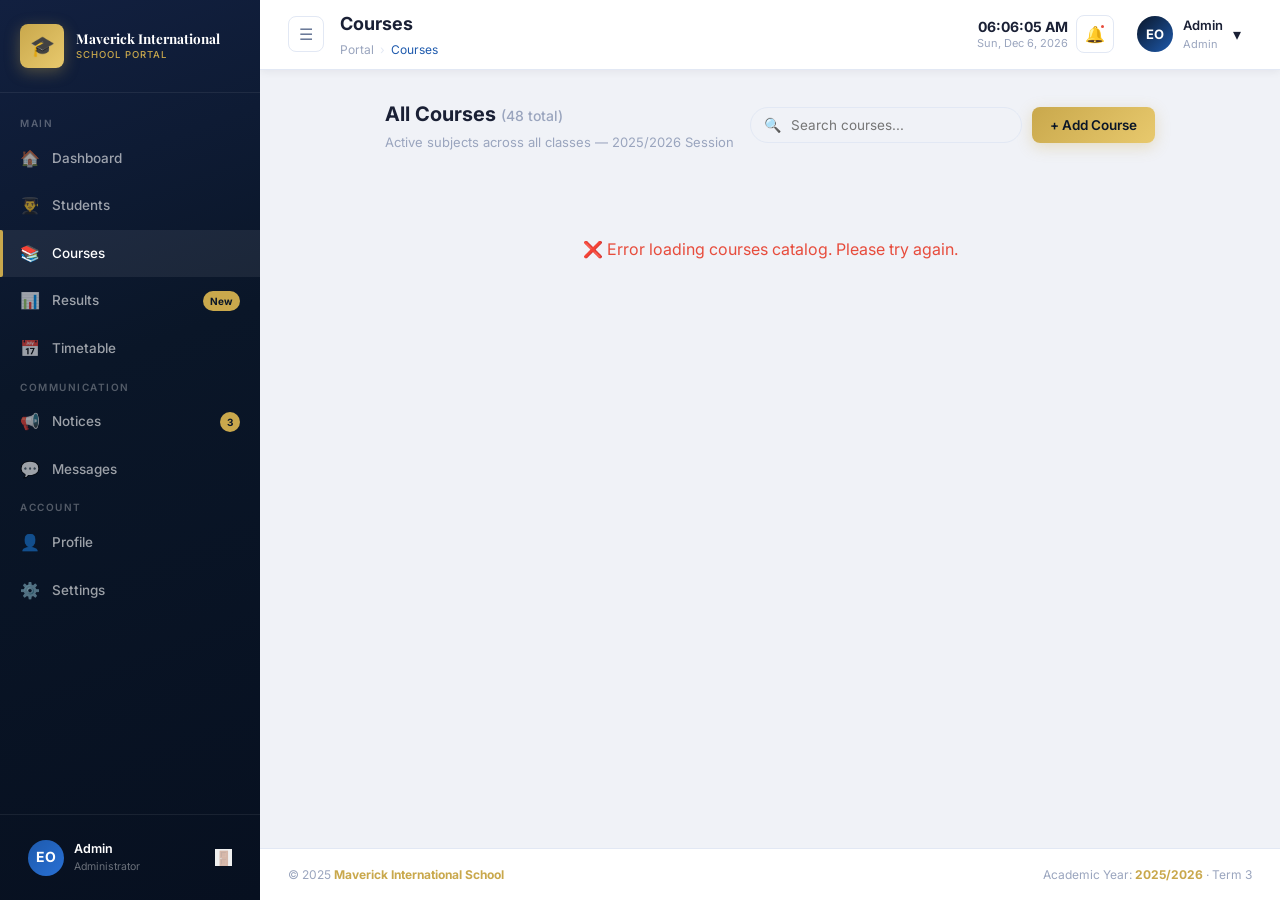
==== commit cb43bef9: "new" ====
--- a/courses.html
+++ b/courses.html
@@ -238,9 +238,9 @@
                     <div style="display:flex; gap:10px;">
                         <div class="search-bar">
                             <span class="search-icon">🔍</span>
-                            <input type="text" placeholder="Search courses..." />
+                            <input type="text" id="courseSearch" placeholder="Search courses..." />
                         </div>
-                        <button class="btn btn-gold">+ Add Course</button>
+                        <button class="btn btn-gold" id="btnAddCourse" onclick="Courses.openAddModal()">+ Add Course</button>
                     </div>
                 </div>
 
@@ -254,7 +254,52 @@
 
                 </div>
 
-                </div>
+                <!-- Add Course Modal -->
+                <div id="addCourseModal" style="display:none; position:fixed; inset:0; background:rgba(0,0,0,0.5); z-index:1000; align-items:center; justify-content:center; backdrop-filter:blur(4px);">
+                    <div class="card animate-fadeInUp" style="width:100%; max-width:500px; max-height:90vh; overflow-y:auto;">
+                        <div class="card-header" style="display:flex; justify-content:space-between; align-items:center;">
+                            <h3 class="card-title">Add New Course</h3>
+                            <button onclick="Courses.closeAddModal()" style="background:none; border:none; font-size:20px; cursor:pointer;">&times;</button>
+                        </div>
+                        <div class="card-body">
+                            <form id="addCourseForm">
+                                <div class="form-group">
+                                    <label class="form-label">Course Code</label>
+                                    <input type="text" id="acCode" class="form-control" placeholder="e.g. MTH101" required>
+                                </div>
+                                <div class="form-group">
+                                    <label class="form-label">Course Title</label>
+                                    <input type="text" id="acTitle" class="form-control" placeholder="e.g. General Mathematics" required>
+                                </div>
+                                <div class="form-group">
+                                    <label class="form-label">Department</label>
+                                    <select id="acDept" class="form-control" required>
+                                        <option value="">Select Department</option>
+                                        <option value="Mathematics">Mathematics</option>
+                                        <option value="English">English</option>
+                                        <option value="Science">Science</option>
+                                        <option value="Physics">Physics</option>
+                                        <option value="Chemistry">Chemistry</option>
+                                        <option value="Biology">Biology</option>
+                                        <option value="History">History</option>
+                                        <option value="Arts">Arts</option>
+                                        <option value="Commerce">Commerce</option>
+                                        <option value="Computer Science">Computer Science</option>
+                                    </select>
+                                </div>
+                                <div class="form-group">
+                                    <label class="form-label">Description (Optional)</label>
+                                    <textarea id="acDesc" class="form-control" rows="3" placeholder="Brief course description..."></textarea>
+                                </div>
+                                <div style="display:flex; justify-content:flex-end; gap:12px; margin-top:20px;">
+                                    <button type="button" class="btn btn-outline" onclick="Courses.closeAddModal()">Cancel</button>
+                                    <button type="submit" class="btn btn-primary" id="acSubmitBtn">Save Course</button>
+                                </div>
+                            </form>
+                        </div>
+                    </div>
+                </div>
+
             </main>
             <footer class="page-footer">
                 <span>© 2025 <strong>Maverick International School</strong></span>
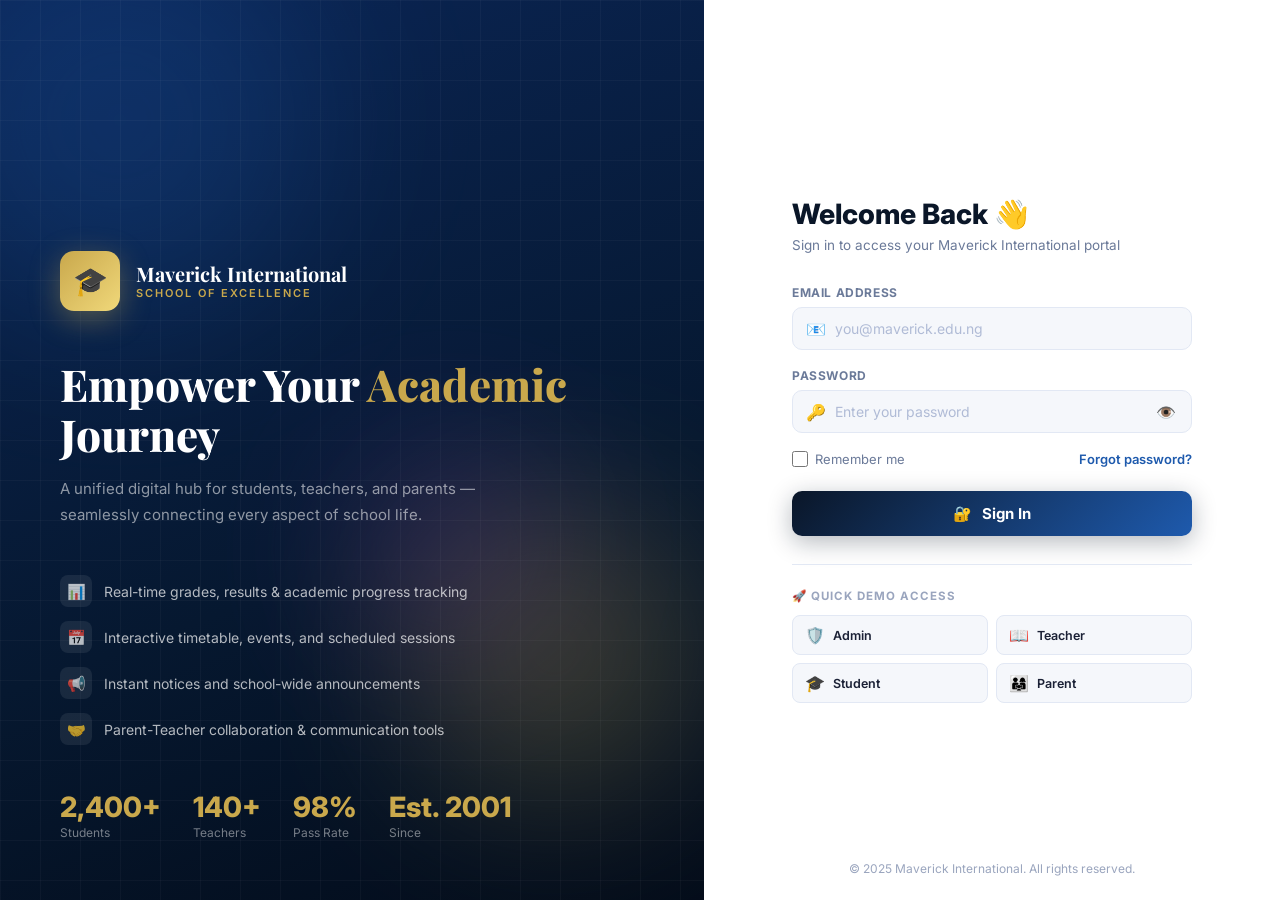
==== commit fcf5dab1: "new" ====
--- a/courses.html
+++ b/courses.html
@@ -308,6 +308,8 @@
         </div>
     </div>
     <script src="js/main.js"></script>
+    <script src="js/auth.js"></script>
+    <script>if (typeof Auth !== 'undefined') Auth.guard();</script>
     <script src="js/courses.js"></script>
 </body>
 
